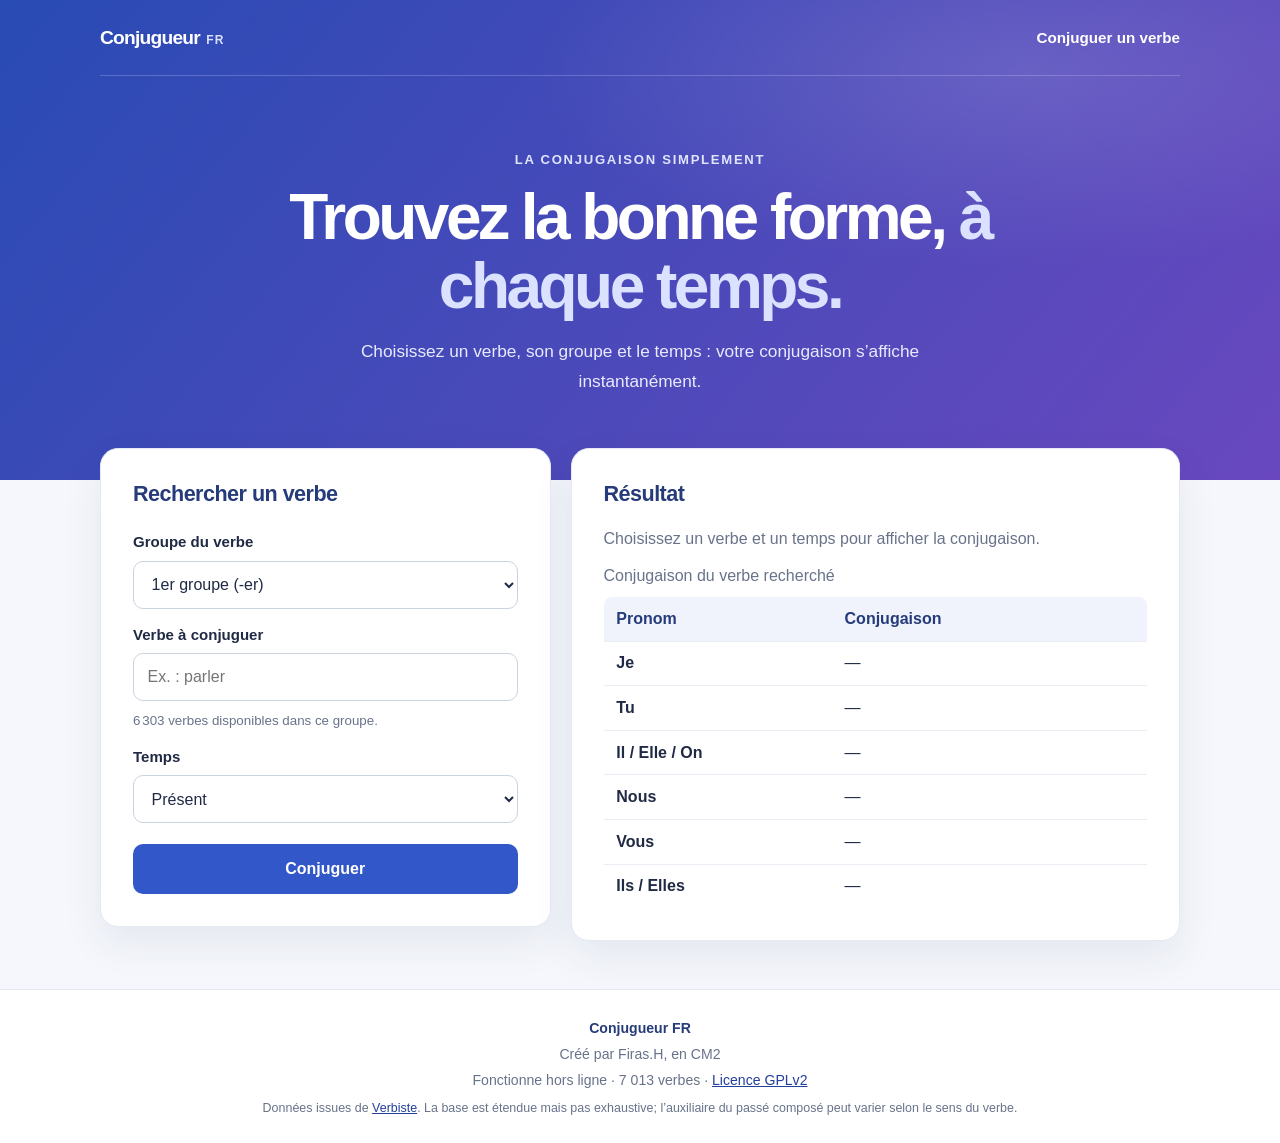
==== index.html @ 7c2a7dff "Premier enregistrement du site" ====
<!doctype html>
<html lang="fr">
<head>
  <meta charset="utf-8">
  <meta name="viewport" content="width=device-width, initial-scale=1">
  <meta name="description" content="Recherchez la conjugaison des verbes en français.">
  <meta name="theme-color" content="#3157c8">
  <title>Conjugueur français</title>
  <link rel="stylesheet" href="style.css">
</head>
<body>
  <header>
    <nav class="navigation" aria-label="Navigation principale">
      <a class="brand" href="#accueil">Conjugueur<span>FR</span></a>
      <a class="navigation-link" href="#conjugueur">Conjuguer un verbe</a>
    </nav>
    <div class="hero" id="accueil">
      <p class="eyebrow">La conjugaison simplement</p>
      <h1>Trouvez la bonne forme, <span>à chaque temps.</span></h1>
      <p>Choisissez un verbe, son groupe et le temps : votre conjugaison s’affiche instantanément.</p>
    </div>
  </header>

  <main>
    <section id="conjugueur" aria-labelledby="search-title">
      <h2 id="search-title">Rechercher un verbe</h2>
      <form action="#" method="get">
        <label for="group">Groupe du verbe</label>
        <select id="group" name="group">
          <option value="1">1er groupe (-er)</option>
          <option value="2">2e groupe (-ir, comme finir)</option>
          <option value="3">3e groupe (verbes irréguliers)</option>
        </select>

        <label for="verb">Verbe à conjuguer</label>
        <input
          id="verb"
          name="verb"
          type="search"
          placeholder="Ex. : parler"
          list="verb-list"
          autocomplete="off"
          required
        >
        <datalist id="verb-list">
        </datalist>
        <small id="verb-help">Chargement des verbes disponibles…</small>

        <label for="tense">Temps</label>
        <select id="tense" name="tense">
          <option value="present">Présent</option>
          <option value="imparfait">Imparfait</option>
          <option value="future">Futur simple</option>
          <option value="pastSimple">Passé simple</option>
          <option value="conditional">Conditionnel présent</option>
          <option value="subjunctive">Subjonctif présent</option>
          <option value="passe-compose">Passé composé</option>
        </select>

        <button type="submit">Conjuguer</button>
      </form>
    </section>

    <section class="result-card" aria-labelledby="result-title" aria-live="polite">
      <h2 id="result-title">Résultat</h2>
      <p id="result-message" role="status">Choisissez un verbe et un temps pour afficher la conjugaison.</p>

      <table>
        <caption id="result-caption">Conjugaison du verbe recherché</caption>
        <thead>
          <tr>
            <th scope="col">Pronom</th>
            <th scope="col">Conjugaison</th>
          </tr>
        </thead>
        <tbody>
          <tr><th scope="row">Je</th><td>—</td></tr>
          <tr><th scope="row">Tu</th><td>—</td></tr>
          <tr><th scope="row">Il / Elle / On</th><td>—</td></tr>
          <tr><th scope="row">Nous</th><td>—</td></tr>
          <tr><th scope="row">Vous</th><td>—</td></tr>
          <tr><th scope="row">Ils / Elles</th><td>—</td></tr>
        </tbody>
      </table>
    </section>
  </main>

  <footer>
    <p class="footer-brand">Conjugueur FR</p>
    <p>Créé par Firas.H, en CM2</p>
    <p>Fonctionne hors ligne · 7 013 verbes · <a href="COPYING">Licence GPLv2</a></p>
    <p class="footer-note">
      Données issues de <a href="https://github.com/allan-simon/verbiste-cordova/tree/f829bc037d48bccf9450ec6f45888c9df0cace41/data">Verbiste</a>.
      La base est étendue mais pas exhaustive; l’auxiliaire du passé composé peut varier selon le sens du verbe.
    </p>
  </footer>

  <script src="data/conjugaison.js"></script>
  <script>
    const form = document.querySelector("form");
    const groupInput = document.querySelector("#group");
    const verbInput = document.querySelector("#verb");
    const tenseInput = document.querySelector("#tense");
    const verbList = document.querySelector("#verb-list");
    const verbHelp = document.querySelector("#verb-help");
    const resultMessage = document.querySelector("#result-message");
    const resultCaption = document.querySelector("#result-caption");
    const resultRows = document.querySelectorAll("tbody tr");

    const conjugaisonData = window.conjugaisonData;
    const pronouns = ["Je", "Tu", "Il / Elle / On", "Nous", "Vous", "Ils / Elles"];
    const auxiliaryForms = {
      avoir: ["ai", "as", "a", "avons", "avez", "ont"],
      être: ["suis", "es", "est", "sommes", "êtes", "sont"]
    };
    const etreVerbs = new Set([
      "aller", "arriver", "descendre", "devenir", "entrer", "monter",
      "mourir", "naître", "partir", "passer", "rester", "retourner",
      "sortir", "tomber", "venir", "revenir", "rentrer", "remonter",
      "redescendre", "retomber", "repartir", "ressortir", "intervenir",
      "parvenir", "provenir", "survenir", "redevenir", "advenir"
    ]);
    const tenseNames = {
      present: "présent",
      imparfait: "imparfait",
      future: "futur simple",
      pastSimple: "passé simple",
      conditional: "conditionnel présent",
      subjunctive: "subjonctif présent",
      "passe-compose": "passé composé"
    };
    const normalized = (value) => value.trim().normalize("NFC").toLocaleLowerCase("fr");
    const verbsByName = new Map(
      conjugaisonData.verbs.map((verb) => [normalized(verb.infinitive), verb])
    );

    function showVerbsForGroup() {
      const group = groupInput.value;
      const verbs = conjugaisonData.verbs.filter((verb) => verb.group === group);
      verbList.replaceChildren();
      verbs.forEach((verb) => {
        const option = document.createElement("option");
        option.value = verb.infinitive;
        verbList.append(option);
      });
      verbInput.value = "";
      verbHelp.textContent = `${verbs.length.toLocaleString("fr-FR")} verbes disponibles dans ce groupe.`;
    }

    function withAlternatives(stem, alternatives) {
      return alternatives.map((ending) => `${stem}${ending}`).join(" / ");
    }

    function conjugate(verb, tense) {
      const template = conjugaisonData.templates[verb.template];
      const stem = verb.infinitive.slice(0, -template.suffix.length);

      if (tense === "passe-compose") {
        const auxiliary = verb.auxiliary || (etreVerbs.has(verb.infinitive) ? "être" : "avoir");
        const participleForms = template.pastParticiple;
        const presentAuxiliary = auxiliaryForms[auxiliary];

        return presentAuxiliary.map((form, index) => {
          const participleIndexes = auxiliary === "être"
            ? (index >= 3 ? [1, 3] : [0, 2])
            : [0];
          const participles = participleIndexes
            .flatMap((participleIndex) => participleForms[participleIndex] || [])
            .map((ending) => `${stem}${ending}`);
          return `${form} ${[...new Set(participles)].join(" / ")}`;
        });
      }

      return template[tense].map((alternatives) => withAlternatives(stem, alternatives));
    }

    groupInput.addEventListener("change", showVerbsForGroup);
    showVerbsForGroup();

    form.addEventListener("submit", (event) => {
      event.preventDefault();
      const verbName = normalized(verbInput.value);
      const verb = verbsByName.get(verbName);
      const tense = tenseInput.value;

      if (!verb || verb.group !== groupInput.value) {
        resultRows.forEach((row, index) => {
          row.cells[0].textContent = pronouns[index];
          row.cells[1].textContent = "—";
        });
        resultCaption.textContent = "Conjugaison du verbe recherché";
        resultMessage.textContent = "Ce verbe n’est pas disponible dans le groupe choisi. Sélectionnez un verbe proposé dans la liste.";
        return;
      }

      const forms = conjugate(verb, tense);
      resultRows.forEach((row, index) => {
        const formCell = row.cells[1];
        const subjectCell = row.cells[0];
        const elidesJe = index === 0 && /^[aeiouyàâäæéèêëîïôœùûüÿh]/i.test(forms[index]);
        subjectCell.textContent = elidesJe ? "J’" : pronouns[index];
        formCell.textContent = forms[index];
      });

      resultCaption.textContent = `Conjugaison du verbe « ${verb.infinitive} » au ${tenseNames[tense]}`;
      resultMessage.textContent = `Voici la conjugaison de « ${verb.infinitive} » au ${tenseNames[tense]}.`;
    });
  </script>
</body>
</html>
---- style.css ----
:root {
  color-scheme: light;
  font-family: "Segoe UI", Arial, sans-serif;
  color: #202a44;
  background: #f5f7fc;
  font-synthesis: none;
  text-rendering: optimizeLegibility;
  -webkit-font-smoothing: antialiased;
  --blue: #3157c8;
  --blue-dark: #243f9c;
  --muted: #68738a;
  --border: #e4e9f3;
}

* {
  box-sizing: border-box;
}

html {
  scroll-behavior: smooth;
}

body {
  min-width: 320px;
  min-height: 100vh;
  margin: 0;
  display: flex;
  flex-direction: column;
}

a {
  color: var(--blue-dark);
}

a:focus-visible,
input:focus-visible,
select:focus-visible,
button:focus-visible {
  outline: 3px solid #879bf0;
  outline-offset: 3px;
}

header {
  color: #fff;
  background:
    radial-gradient(ellipse at 80% 15%, rgb(255 255 255 / 13%), transparent 34%),
    linear-gradient(130deg, #294bb4, #6948bf);
}

.navigation {
  width: min(100% - 2.5rem, 1080px);
  min-height: 76px;
  margin: 0 auto;
  display: flex;
  align-items: center;
  justify-content: space-between;
  border-bottom: 1px solid rgb(255 255 255 / 20%);
}

.brand {
  color: #fff;
  font-size: 1.2rem;
  font-weight: 750;
  letter-spacing: -0.04em;
  text-decoration: none;
}

.brand span {
  margin-left: 0.4rem;
  color: #d8dfff;
  font-size: 0.75rem;
  letter-spacing: 0.08em;
}

.navigation-link {
  color: #fff;
  font-size: 0.95rem;
  font-weight: 600;
  text-decoration: none;
}

.navigation-link:hover {
  text-decoration: underline;
  text-underline-offset: 4px;
}

.hero {
  width: min(100% - 2.5rem, 850px);
  margin: 0 auto;
  padding: 4.75rem 0 5.25rem;
  text-align: center;
}

.eyebrow {
  margin: 0 0 1rem;
  color: #e0e5ff;
  font-size: 0.82rem;
  font-weight: 700;
  letter-spacing: 0.13em;
  text-transform: uppercase;
}

.hero h1 {
  max-width: 780px;
  margin: 0 auto 1rem;
  font-size: clamp(2.25rem, 6vw, 4rem);
  letter-spacing: -0.055em;
  line-height: 1.08;
}

.hero h1 span {
  color: #dbe2ff;
}

.hero > p:last-child {
  max-width: 580px;
  margin: 0 auto;
  color: #e8ebff;
  font-size: 1.08rem;
  line-height: 1.7;
}

main {
  width: min(100% - 2rem, 1080px);
  margin: -2rem auto 3rem;
  display: grid;
  grid-template-columns: minmax(280px, 0.85fr) minmax(360px, 1.15fr);
  align-items: start;
  gap: 1.25rem;
  flex: 1;
}

section {
  min-width: 0;
  padding: clamp(1.25rem, 3vw, 2rem);
  border: 1px solid var(--border);
  border-radius: 18px;
  background: #fff;
  box-shadow: 0 16px 40px rgb(35 50 88 / 8%);
}

h2 {
  margin: 0 0 1.25rem;
  color: #263b79;
  font-size: 1.35rem;
  letter-spacing: -0.025em;
}

form {
  display: grid;
  gap: 0.65rem;
}

label {
  margin-top: 0.4rem;
  font-size: 0.94rem;
  font-weight: 650;
}

input,
select,
button {
  width: 100%;
  min-height: 48px;
  padding: 0.7rem 0.85rem;
  border: 1px solid #cbd3e1;
  border-radius: 10px;
  font: inherit;
}

input,
select {
  color: #202a44;
  background: #fff;
}

input:focus,
select:focus {
  border-color: #4968d1;
}

small {
  color: var(--muted);
  line-height: 1.5;
}

button {
  min-height: 50px;
  margin-top: 0.65rem;
  border: 0;
  color: #fff;
  background: var(--blue);
  font-weight: 700;
  cursor: pointer;
  transition: background-color 150ms ease, transform 150ms ease;
}

button:hover {
  background: var(--blue-dark);
  transform: translateY(-1px);
}

.result-card {
  min-height: 330px;
}

#result-message {
  min-height: 1.5em;
  color: var(--muted);
  line-height: 1.5;
}

table {
  width: 100%;
  border-collapse: collapse;
  text-align: left;
}

caption {
  margin-bottom: 0.75rem;
  color: var(--muted);
  text-align: left;
}

th,
td {
  padding: 0.8rem;
  border-bottom: 1px solid #e9edf4;
}

thead {
  color: #263b79;
  background: #f0f3fc;
}

thead th:first-child {
  border-radius: 8px 0 0;
}

thead th:last-child {
  border-radius: 0 8px 0 0;
}

tbody th {
  width: 42%;
  font-weight: 600;
}

tbody tr:last-child th,
tbody tr:last-child td {
  border-bottom: 0;
}

footer {
  padding: 1.5rem 1rem;
  border-top: 1px solid var(--border);
  color: var(--muted);
  background: #fff;
  text-align: center;
  font-size: 0.88rem;
  line-height: 1.6;
}

footer p {
  margin: 0.2rem 0;
}

.footer-brand {
  color: #263b79;
  font-weight: 700;
}

.footer-note {
  max-width: 760px;
  margin: 0.5rem auto 0;
  font-size: 0.78rem;
}

@media (max-width: 760px) {
  .hero {
    padding: 3.5rem 0 4.25rem;
  }

  main {
    max-width: 580px;
    grid-template-columns: 1fr;
    margin-top: -1.5rem;
  }
}

@media (max-width: 480px) {
  .navigation {
    min-height: 64px;
  }

  .navigation-link {
    font-size: 0.85rem;
  }

  .hero {
    padding: 3rem 0 3.75rem;
  }

  th,
  td {
    padding: 0.7rem 0.5rem;
  }
}

@media (prefers-reduced-motion: reduce) {
  html {
    scroll-behavior: auto;
  }

  *,
  *::before,
  *::after {
    transition-duration: 0.01ms !important;
  }
}
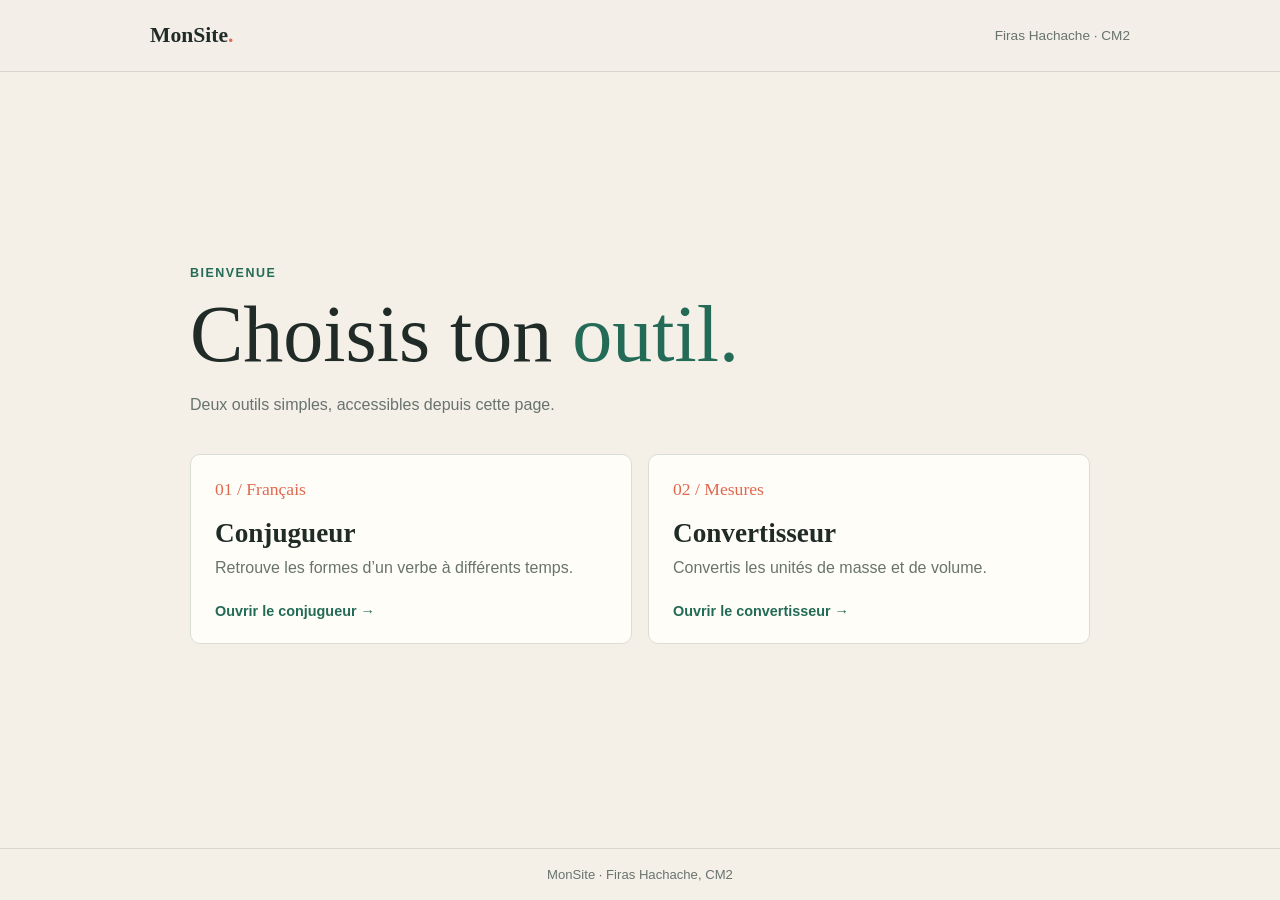
==== commit 68956e88: "Organize apps under separate Pages paths" ====
--- a/index.html
+++ b/index.html
@@ -3,208 +3,191 @@
 <head>
   <meta charset="utf-8">
   <meta name="viewport" content="width=device-width, initial-scale=1">
-  <meta name="description" content="Recherchez la conjugaison des verbes en français.">
-  <meta name="theme-color" content="#3157c8">
-  <title>Conjugueur français</title>
-  <link rel="stylesheet" href="style.css">
+  <meta name="theme-color" content="#f4f0e8">
+  <meta name="description" content="Accédez au conjugueur français et au convertisseur de mesures de MonSite.">
+  <title>MonSite — Mes outils</title>
+  <style>
+    :root {
+      color-scheme: light;
+      font-family: "Trebuchet MS", "Segoe UI", sans-serif;
+      color: #202b28;
+      background: #f4f0e8;
+      --ink: #202b28;
+      --muted: #68736d;
+      --paper: #fffdf8;
+      --line: #d9ded5;
+      --green: #236b57;
+      --coral: #df684f;
+    }
+
+    * { box-sizing: border-box; }
+
+    body {
+      min-width: 320px;
+      min-height: 100vh;
+      margin: 0;
+      display: flex;
+      flex-direction: column;
+      background-image: radial-gradient(#c8c9b9 0.65px, transparent 0.65px);
+      background-size: 14px 14px;
+    }
+
+    a:focus-visible { outline: 3px solid #df684f; outline-offset: 4px; }
+
+    header {
+      min-height: 72px;
+      padding: 0 max(22px, calc((100% - 980px) / 2));
+      display: flex;
+      align-items: center;
+      justify-content: space-between;
+      border-bottom: 1px solid rgb(32 43 40 / 13%);
+      background: rgb(244 240 232 / 94%);
+    }
+
+    .brand {
+      color: var(--ink);
+      font-family: Georgia, "Times New Roman", serif;
+      font-size: 1.35rem;
+      font-weight: 700;
+      text-decoration: none;
+    }
+
+    .brand span { color: var(--coral); }
+
+    .author {
+      color: var(--muted);
+      font-size: 0.85rem;
+    }
+
+    main {
+      width: min(100% - 36px, 900px);
+      margin: auto;
+      padding: 68px 0 78px;
+    }
+
+    .eyebrow {
+      margin: 0 0 14px;
+      color: var(--green);
+      font-size: 0.78rem;
+      font-weight: 800;
+      letter-spacing: 0.12em;
+      text-transform: uppercase;
+    }
+
+    h1 {
+      max-width: 700px;
+      margin: 0;
+      font-family: Georgia, "Times New Roman", serif;
+      font-size: clamp(2.6rem, 7vw, 5rem);
+      font-weight: 500;
+      line-height: 1;
+    }
+
+    h1 span { color: var(--green); }
+
+    .intro {
+      margin: 18px 0 36px;
+      color: var(--muted);
+      font-size: 1rem;
+      line-height: 1.6;
+    }
+
+    .tools {
+      display: grid;
+      grid-template-columns: repeat(2, minmax(0, 1fr));
+      gap: 16px;
+    }
+
+    .tool {
+      min-height: 190px;
+      padding: 24px;
+      display: flex;
+      flex-direction: column;
+      justify-content: space-between;
+      border: 1px solid var(--line);
+      border-radius: 10px;
+      color: var(--ink);
+      background: var(--paper);
+      text-decoration: none;
+      transition: transform 160ms ease, border-color 160ms ease, box-shadow 160ms ease;
+    }
+
+    .tool:hover {
+      transform: translateY(-3px);
+      border-color: #a8bdb2;
+      box-shadow: 0 14px 32px rgb(32 43 40 / 8%);
+    }
+
+    .tool-number {
+      color: var(--coral);
+      font-family: Georgia, "Times New Roman", serif;
+      font-size: 1.1rem;
+    }
+
+    .tool h2 {
+      margin: 18px 0 7px;
+      font-family: Georgia, "Times New Roman", serif;
+      font-size: 1.7rem;
+      font-weight: 600;
+    }
+
+    .tool p { margin: 0; color: var(--muted); line-height: 1.5; }
+
+    .open-label {
+      margin-top: 22px;
+      color: var(--green);
+      font-size: 0.9rem;
+      font-weight: 800;
+    }
+
+    footer {
+      padding: 18px;
+      border-top: 1px solid rgb(32 43 40 / 13%);
+      color: var(--muted);
+      text-align: center;
+      font-size: 0.82rem;
+    }
+
+    @media (max-width: 600px) {
+      header { min-height: 62px; padding: 0 18px; }
+      main { width: calc(100% - 32px); padding: 46px 0 54px; }
+      .tools { grid-template-columns: 1fr; }
+      .tool { min-height: 160px; }
+    }
+
+    @media (prefers-reduced-motion: reduce) {
+      *, *::before, *::after { transition-duration: 0.01ms !important; }
+    }
+  </style>
 </head>
 <body>
   <header>
-    <nav class="navigation" aria-label="Navigation principale">
-      <a class="brand" href="#accueil">Conjugueur<span>FR</span></a>
-      <a class="navigation-link" href="#conjugueur">Conjuguer un verbe</a>
+    <a class="brand" href="./">MonSite<span>.</span></a>
+    <span class="author">Firas Hachache · CM2</span>
+  </header>
+  <main>
+    <p class="eyebrow">Bienvenue</p>
+    <h1>Choisis ton <span>outil.</span></h1>
+    <p class="intro">Deux outils simples, accessibles depuis cette page.</p>
+    <nav class="tools" aria-label="Outils disponibles">
+      <a class="tool" href="./conjugueur/">
+        <div>
+          <span class="tool-number">01 / Français</span>
+          <h2>Conjugueur</h2>
+          <p>Retrouve les formes d’un verbe à différents temps.</p>
+        </div>
+        <span class="open-label">Ouvrir le conjugueur →</span>
+      </a>
+      <a class="tool" href="./convertisseur/">
+        <div>
+          <span class="tool-number">02 / Mesures</span>
+          <h2>Convertisseur</h2>
+          <p>Convertis les unités de masse et de volume.</p>
+        </div>
+        <span class="open-label">Ouvrir le convertisseur →</span>
+      </a>
     </nav>
-    <div class="hero" id="accueil">
-      <p class="eyebrow">La conjugaison simplement</p>
-      <h1>Trouvez la bonne forme, <span>à chaque temps.</span></h1>
-      <p>Choisissez un verbe, son groupe et le temps : votre conjugaison s’affiche instantanément.</p>
-    </div>
-  </header>
-
-  <main>
-    <section id="conjugueur" aria-labelledby="search-title">
-      <h2 id="search-title">Rechercher un verbe</h2>
-      <form action="#" method="get">
-        <label for="group">Groupe du verbe</label>
-        <select id="group" name="group">
-          <option value="1">1er groupe (-er)</option>
-          <option value="2">2e groupe (-ir, comme finir)</option>
-          <option value="3">3e groupe (verbes irréguliers)</option>
-        </select>
-
-        <label for="verb">Verbe à conjuguer</label>
-        <input
-          id="verb"
-          name="verb"
-          type="search"
-          placeholder="Ex. : parler"
-          list="verb-list"
-          autocomplete="off"
-          required
-        >
-        <datalist id="verb-list">
-        </datalist>
-        <small id="verb-help">Chargement des verbes disponibles…</small>
-
-        <label for="tense">Temps</label>
-        <select id="tense" name="tense">
-          <option value="present">Présent</option>
-          <option value="imparfait">Imparfait</option>
-          <option value="future">Futur simple</option>
-          <option value="pastSimple">Passé simple</option>
-          <option value="conditional">Conditionnel présent</option>
-          <option value="subjunctive">Subjonctif présent</option>
-          <option value="passe-compose">Passé composé</option>
-        </select>
-
-        <button type="submit">Conjuguer</button>
-      </form>
-    </section>
-
-    <section class="result-card" aria-labelledby="result-title" aria-live="polite">
-      <h2 id="result-title">Résultat</h2>
-      <p id="result-message" role="status">Choisissez un verbe et un temps pour afficher la conjugaison.</p>
-
-      <table>
-        <caption id="result-caption">Conjugaison du verbe recherché</caption>
-        <thead>
-          <tr>
-            <th scope="col">Pronom</th>
-            <th scope="col">Conjugaison</th>
-          </tr>
-        </thead>
-        <tbody>
-          <tr><th scope="row">Je</th><td>—</td></tr>
-          <tr><th scope="row">Tu</th><td>—</td></tr>
-          <tr><th scope="row">Il / Elle / On</th><td>—</td></tr>
-          <tr><th scope="row">Nous</th><td>—</td></tr>
-          <tr><th scope="row">Vous</th><td>—</td></tr>
-          <tr><th scope="row">Ils / Elles</th><td>—</td></tr>
-        </tbody>
-      </table>
-    </section>
   </main>
-
-  <footer>
-    <p class="footer-brand">Conjugueur FR</p>
-    <p>Créé par Firas.H, en CM2</p>
-    <p>Fonctionne hors ligne · 7 013 verbes · <a href="COPYING">Licence GPLv2</a></p>
-    <p class="footer-note">
-      Données issues de <a href="https://github.com/allan-simon/verbiste-cordova/tree/f829bc037d48bccf9450ec6f45888c9df0cace41/data">Verbiste</a>.
-      La base est étendue mais pas exhaustive; l’auxiliaire du passé composé peut varier selon le sens du verbe.
-    </p>
-  </footer>
-
-  <script src="data/conjugaison.js"></script>
-  <script>
-    const form = document.querySelector("form");
-    const groupInput = document.querySelector("#group");
-    const verbInput = document.querySelector("#verb");
-    const tenseInput = document.querySelector("#tense");
-    const verbList = document.querySelector("#verb-list");
-    const verbHelp = document.querySelector("#verb-help");
-    const resultMessage = document.querySelector("#result-message");
-    const resultCaption = document.querySelector("#result-caption");
-    const resultRows = document.querySelectorAll("tbody tr");
-
-    const conjugaisonData = window.conjugaisonData;
-    const pronouns = ["Je", "Tu", "Il / Elle / On", "Nous", "Vous", "Ils / Elles"];
-    const auxiliaryForms = {
-      avoir: ["ai", "as", "a", "avons", "avez", "ont"],
-      être: ["suis", "es", "est", "sommes", "êtes", "sont"]
-    };
-    const etreVerbs = new Set([
-      "aller", "arriver", "descendre", "devenir", "entrer", "monter",
-      "mourir", "naître", "partir", "passer", "rester", "retourner",
-      "sortir", "tomber", "venir", "revenir", "rentrer", "remonter",
-      "redescendre", "retomber", "repartir", "ressortir", "intervenir",
-      "parvenir", "provenir", "survenir", "redevenir", "advenir"
-    ]);
-    const tenseNames = {
-      present: "présent",
-      imparfait: "imparfait",
-      future: "futur simple",
-      pastSimple: "passé simple",
-      conditional: "conditionnel présent",
-      subjunctive: "subjonctif présent",
-      "passe-compose": "passé composé"
-    };
-    const normalized = (value) => value.trim().normalize("NFC").toLocaleLowerCase("fr");
-    const verbsByName = new Map(
-      conjugaisonData.verbs.map((verb) => [normalized(verb.infinitive), verb])
-    );
-
-    function showVerbsForGroup() {
-      const group = groupInput.value;
-      const verbs = conjugaisonData.verbs.filter((verb) => verb.group === group);
-      verbList.replaceChildren();
-      verbs.forEach((verb) => {
-        const option = document.createElement("option");
-        option.value = verb.infinitive;
-        verbList.append(option);
-      });
-      verbInput.value = "";
-      verbHelp.textContent = `${verbs.length.toLocaleString("fr-FR")} verbes disponibles dans ce groupe.`;
-    }
-
-    function withAlternatives(stem, alternatives) {
-      return alternatives.map((ending) => `${stem}${ending}`).join(" / ");
-    }
-
-    function conjugate(verb, tense) {
-      const template = conjugaisonData.templates[verb.template];
-      const stem = verb.infinitive.slice(0, -template.suffix.length);
-
-      if (tense === "passe-compose") {
-        const auxiliary = verb.auxiliary || (etreVerbs.has(verb.infinitive) ? "être" : "avoir");
-        const participleForms = template.pastParticiple;
-        const presentAuxiliary = auxiliaryForms[auxiliary];
-
-        return presentAuxiliary.map((form, index) => {
-          const participleIndexes = auxiliary === "être"
-            ? (index >= 3 ? [1, 3] : [0, 2])
-            : [0];
-          const participles = participleIndexes
-            .flatMap((participleIndex) => participleForms[participleIndex] || [])
-            .map((ending) => `${stem}${ending}`);
-          return `${form} ${[...new Set(participles)].join(" / ")}`;
-        });
-      }
-
-      return template[tense].map((alternatives) => withAlternatives(stem, alternatives));
-    }
-
-    groupInput.addEventListener("change", showVerbsForGroup);
-    showVerbsForGroup();
-
-    form.addEventListener("submit", (event) => {
-      event.preventDefault();
-      const verbName = normalized(verbInput.value);
-      const verb = verbsByName.get(verbName);
-      const tense = tenseInput.value;
-
-      if (!verb || verb.group !== groupInput.value) {
-        resultRows.forEach((row, index) => {
-          row.cells[0].textContent = pronouns[index];
-          row.cells[1].textContent = "—";
-        });
-        resultCaption.textContent = "Conjugaison du verbe recherché";
-        resultMessage.textContent = "Ce verbe n’est pas disponible dans le groupe choisi. Sélectionnez un verbe proposé dans la liste.";
-        return;
-      }
-
-      const forms = conjugate(verb, tense);
-      resultRows.forEach((row, index) => {
-        const formCell = row.cells[1];
-        const subjectCell = row.cells[0];
-        const elidesJe = index === 0 && /^[aeiouyàâäæéèêëîïôœùûüÿh]/i.test(forms[index]);
-        subjectCell.textContent = elidesJe ? "J’" : pronouns[index];
-        formCell.textContent = forms[index];
-      });
-
-      resultCaption.textContent = `Conjugaison du verbe « ${verb.infinitive} » au ${tenseNames[tense]}`;
-      resultMessage.textContent = `Voici la conjugaison de « ${verb.infinitive} » au ${tenseNames[tense]}.`;
-    });
-  </script>
+  <footer>MonSite · Firas Hachache, CM2</footer>
 </body>
 </html>
